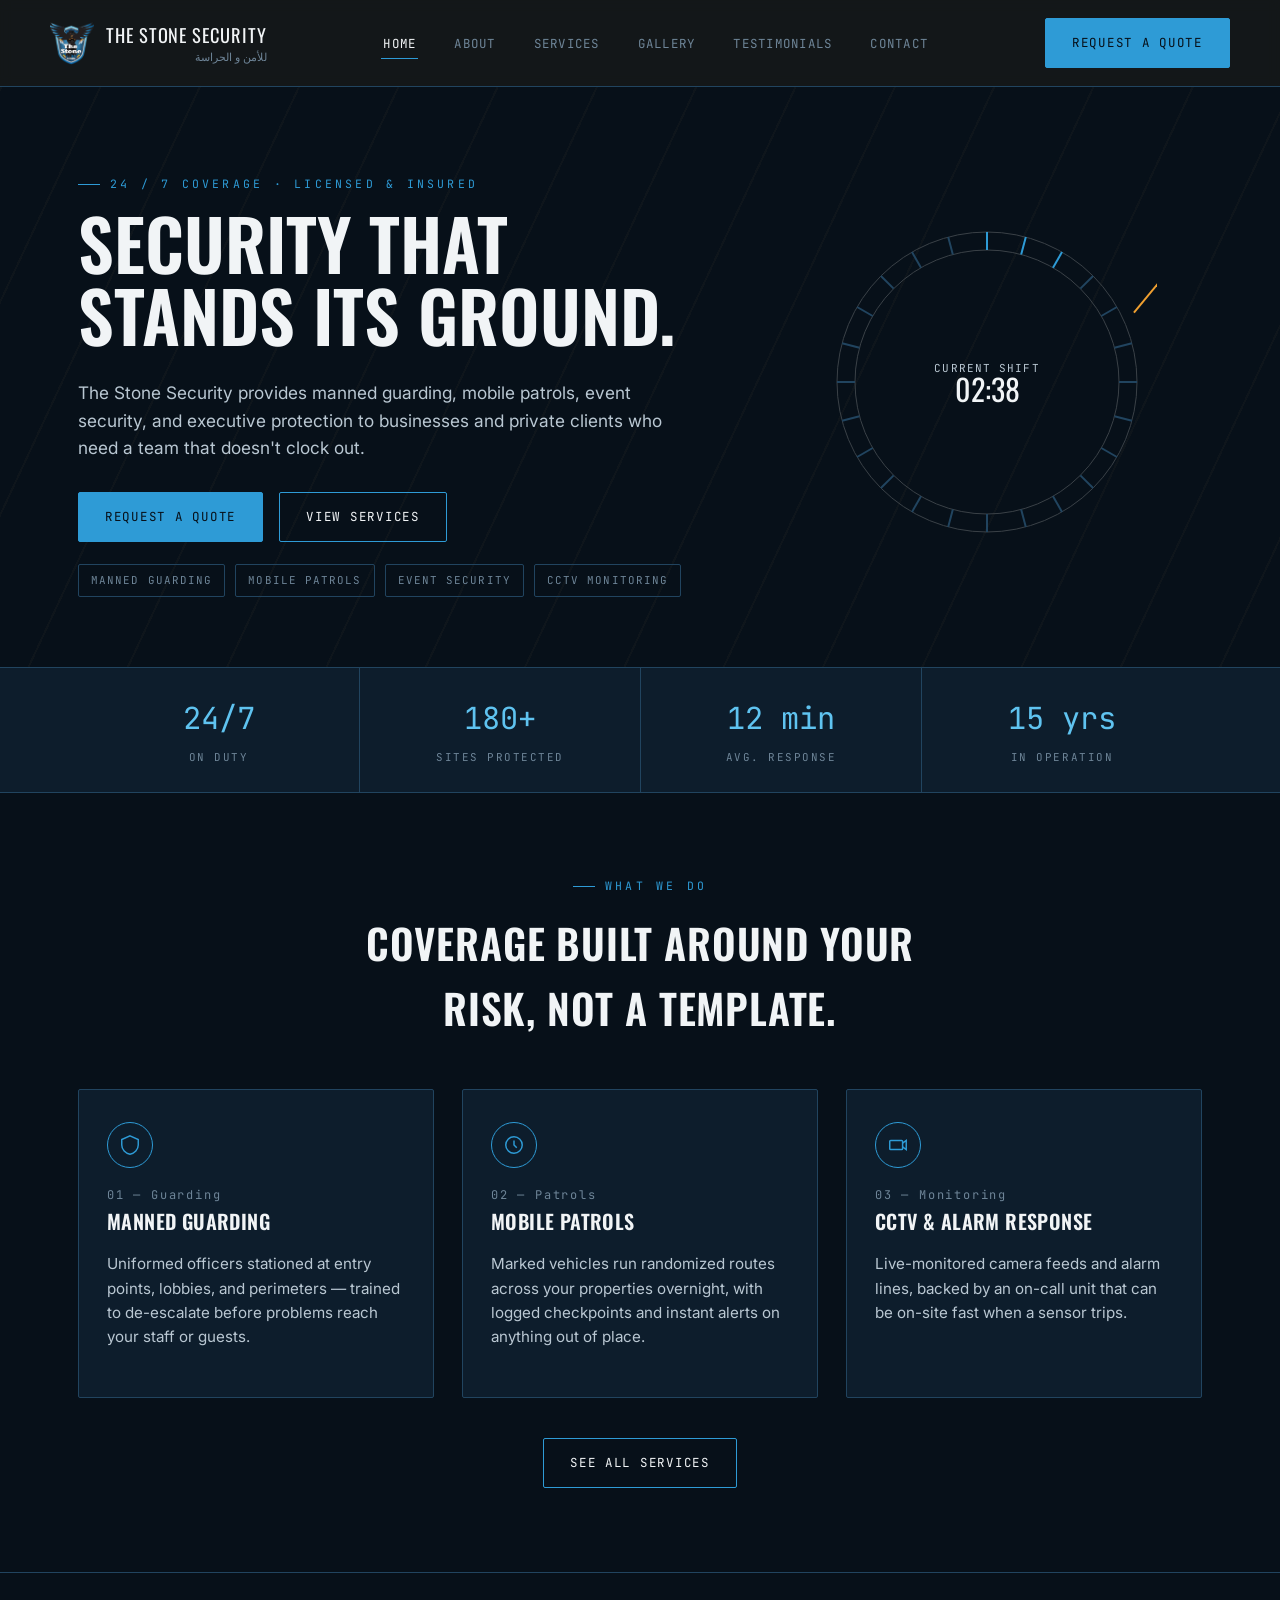
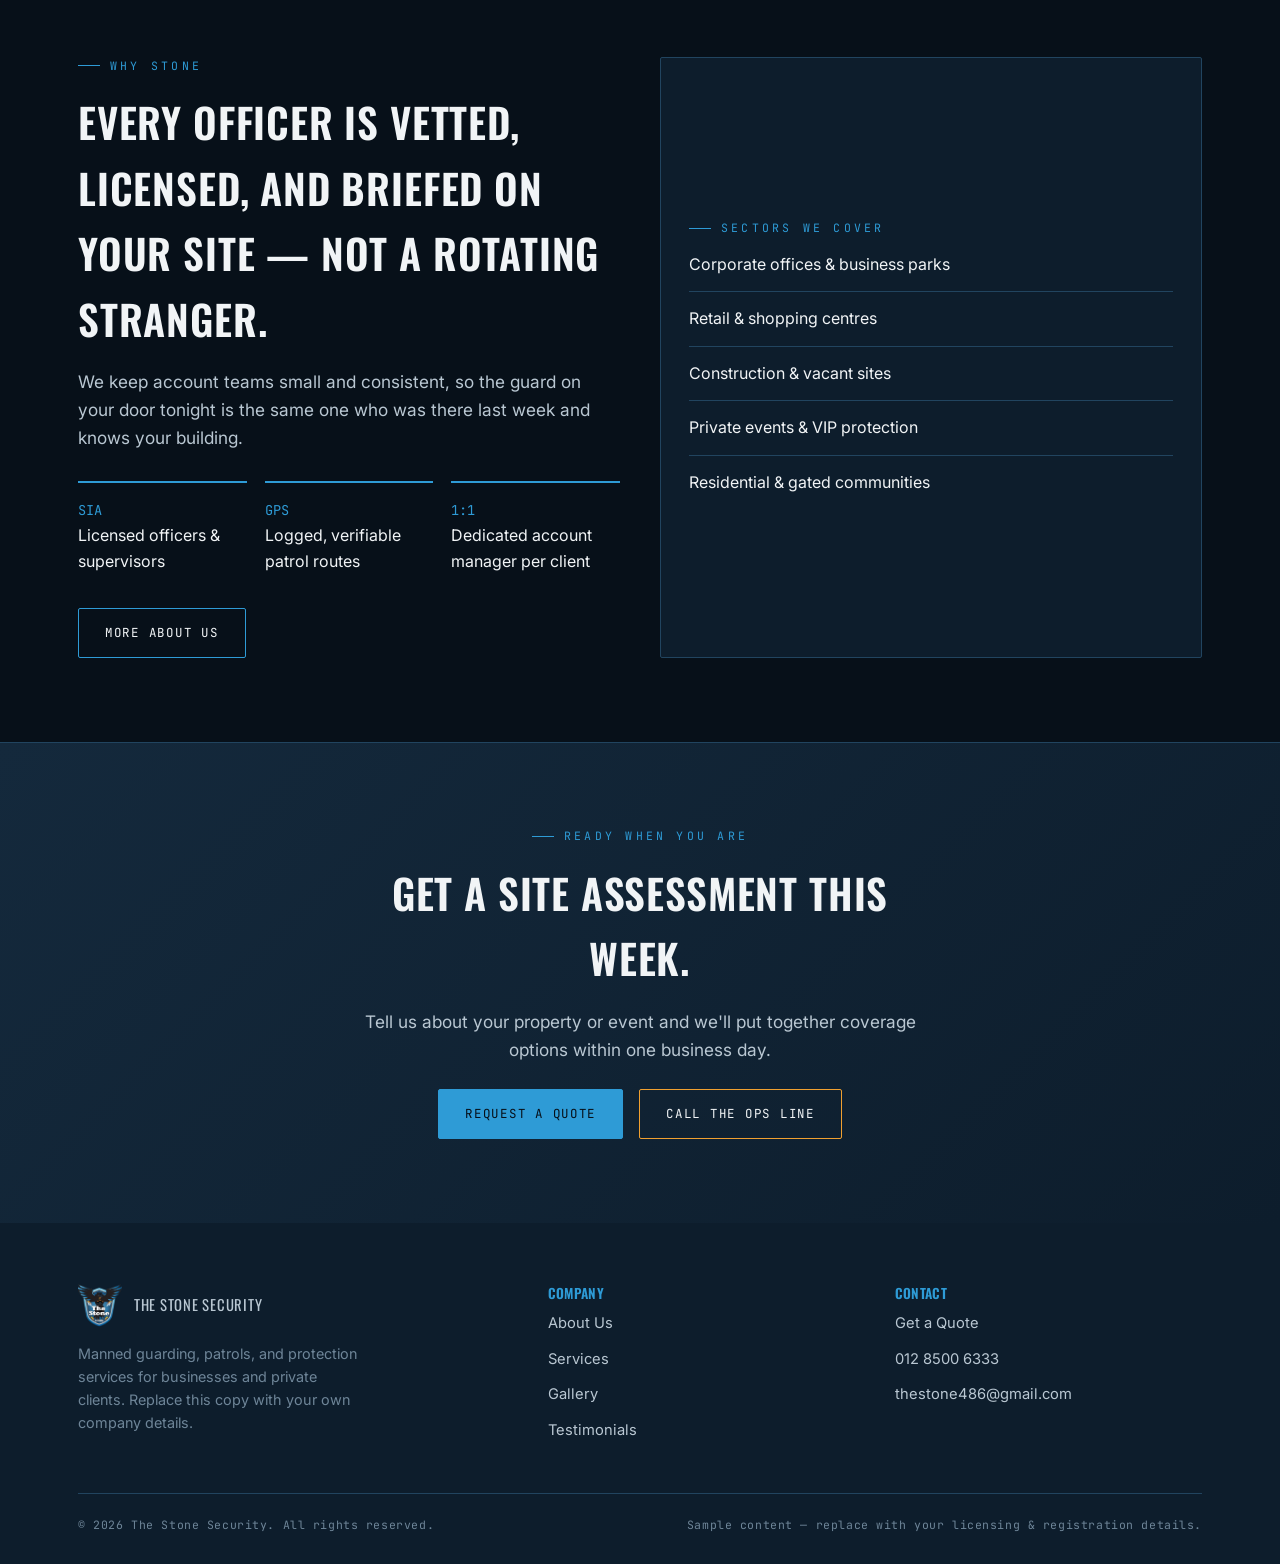
==== index.html @ bf14da3b "first commit" ====
<!DOCTYPE html>
<html lang="en">
<head>
<meta charset="UTF-8">
<meta name="viewport" content="width=device-width, initial-scale=1.0">
<title>The Stone Security — Protection, Patrols &amp; Peace of Mind</title>
<meta name="description" content="The Stone Security provides manned guarding, mobile patrols, event and executive protection, and CCTV monitoring for commercial and private clients.">
<link rel="preconnect" href="https://fonts.googleapis.com">
<link href="https://fonts.googleapis.com/css2?family=Oswald:wght@400;500;600;700&family=Inter:wght@400;500;600&family=JetBrains+Mono:wght@400;500&display=swap" rel="stylesheet">
<link rel="stylesheet" href="style.css">
<link rel="icon" type="image/png" href="img/LOGO.png">
</head>
<body>

<header class="site">
  <div class="wrap nav-row">
    <a href="index.html" class="brand">
      <img class="mark" src="img/LOGO.png" alt="The Stone Security logo">
      <span>The Stone Security<span class="sub" dir="rtl" lang="ar">للأمن و الحراسة</span></span>
    </a>
    <nav class="main-nav">
      <ul>
        <li><a href="index.html">Home</a></li>
        <li><a href="about.html">About</a></li>
        <li><a href="services.html">Services</a></li>
        <li><a href="gallery.html">Gallery</a></li>
        <li><a href="testimonials.html">Testimonials</a></li>
        <li><a href="contact.html">Contact</a></li>
      </ul>
    </nav>
    <div class="nav-cta">
      <a href="contact.html" class="btn solid">Request a Quote</a>
      <button class="nav-toggle" aria-label="Toggle menu" aria-expanded="false"><span></span><span></span><span></span></button>
    </div>
  </div>
</header>

<section class="hero">
  <div class="wrap hero-grid">
    <div class="hero-copy">
      <div class="eyebrow">24 / 7 Coverage · Licensed &amp; Insured</div>
      <h1>Security that stands its ground.</h1>
      <p class="lead">The Stone Security provides manned guarding, mobile patrols, event security, and executive protection to businesses and private clients who need a team that doesn't clock out.</p>
      <div class="hero-actions">
        <a href="contact.html" class="btn solid">Request a Quote</a>
        <a href="services.html" class="btn">View Services</a>
      </div>
      <div class="tag-row">
        <span class="tag">Manned Guarding</span>
        <span class="tag">Mobile Patrols</span>
        <span class="tag">Event Security</span>
        <span class="tag">CCTV Monitoring</span>
      </div>
    </div>
    <div class="ops-clock" aria-hidden="true">
      <svg viewBox="0 0 340 340">
        <circle cx="170" cy="170" r="150" fill="none" stroke="#3A4147" stroke-width="1"/>
        <circle cx="170" cy="170" r="132" fill="none" stroke="#3A4147" stroke-width="1"/>
        <text class="core-label" x="170" y="160" text-anchor="middle">CURRENT SHIFT</text>
        <text class="core-value" x="170" y="190" text-anchor="middle">00:00</text>
      </svg>
    </div>
  </div>
</section>

<div class="ops-bar">
  <div class="wrap">
    <div class="ops-stat"><span class="num" data-target="24" data-suffix="/7">0</span><span class="lbl">On Duty</span></div>
    <div class="ops-stat"><span class="num" data-target="180" data-suffix="+">0</span><span class="lbl">Sites Protected</span></div>
    <div class="ops-stat"><span class="num" data-target="12" data-suffix=" min">0</span><span class="lbl">Avg. Response</span></div>
    <div class="ops-stat"><span class="num" data-target="15" data-suffix=" yrs">0</span><span class="lbl">In Operation</span></div>
  </div>
</div>

<section>
  <div class="wrap">
    <div class="section-head center reveal">
      <div class="eyebrow" style="justify-content:center">What We Do</div>
      <h2>Coverage built around your risk, not a template.</h2>
    </div>
    <div class="grid-3">
      <div class="card reveal">
        <div class="icon-badge"><svg viewBox="0 0 24 24"><path d="M12 2 L21 6 V12 C21 17 17 21 12 22 C7 21 3 17 3 12 V6 Z"/></svg></div>
        <div class="idx">01 — Guarding</div>
        <h3>Manned Guarding</h3>
        <p>Uniformed officers stationed at entry points, lobbies, and perimeters — trained to de-escalate before problems reach your staff or guests.</p>
      </div>
      <div class="card reveal">
        <div class="icon-badge"><svg viewBox="0 0 24 24"><circle cx="12" cy="12" r="9"/><path d="M12 7 V12 L15 15"/></svg></div>
        <div class="idx">02 — Patrols</div>
        <h3>Mobile Patrols</h3>
        <p>Marked vehicles run randomized routes across your properties overnight, with logged checkpoints and instant alerts on anything out of place.</p>
      </div>
      <div class="card reveal">
        <div class="icon-badge"><svg viewBox="0 0 24 24"><rect x="3" y="7" width="14" height="10" rx="1"/><path d="M17 10 L21 7 V17 L17 14"/></svg></div>
        <div class="idx">03 — Monitoring</div>
        <h3>CCTV &amp; Alarm Response</h3>
        <p>Live-monitored camera feeds and alarm lines, backed by an on-call unit that can be on-site fast when a sensor trips.</p>
      </div>
    </div>
    <div style="text-align:center; margin-top:40px;">
      <a href="services.html" class="btn">See All Services</a>
    </div>
  </div>
</section>

<section>
  <div class="wrap grid-2">
    <div class="reveal">
      <div class="eyebrow">Why Stone</div>
      <h2>Every officer is vetted, licensed, and briefed on your site — not a rotating stranger.</h2>
      <p class="lead">We keep account teams small and consistent, so the guard on your door tonight is the same one who was there last week and knows your building.</p>
      <div class="value-row">
        <div class="value-item"><span class="num">SIA</span><br>Licensed officers &amp; supervisors</div>
        <div class="value-item"><span class="num">GPS</span><br>Logged, verifiable patrol routes</div>
        <div class="value-item"><span class="num">1:1</span><br>Dedicated account manager per client</div>
      </div>
      <div style="margin-top:34px;"><a href="about.html" class="btn">More About Us</a></div>
    </div>
    <div class="card reveal" style="display:flex; flex-direction:column; justify-content:center;">
      <div class="eyebrow">Sectors We Cover</div>
      <ul style="display:flex; flex-direction:column; gap:14px;">
        <li style="border-bottom:1px solid var(--steel-line); padding-bottom:14px;">Corporate offices &amp; business parks</li>
        <li style="border-bottom:1px solid var(--steel-line); padding-bottom:14px;">Retail &amp; shopping centres</li>
        <li style="border-bottom:1px solid var(--steel-line); padding-bottom:14px;">Construction &amp; vacant sites</li>
        <li style="border-bottom:1px solid var(--steel-line); padding-bottom:14px;">Private events &amp; VIP protection</li>
        <li>Residential &amp; gated communities</li>
      </ul>
    </div>
  </div>
</section>

<section class="cta-band">
  <div class="wrap section-head center reveal" style="max-width:640px; margin:0 auto;">
    <div class="eyebrow" style="justify-content:center">Ready When You Are</div>
    <h2>Get a site assessment this week.</h2>
    <p class="lead">Tell us about your property or event and we'll put together coverage options within one business day.</p>
    <div class="hero-actions">
      <a href="contact.html" class="btn solid">Request a Quote</a>
      <a href="tel:+201285006333" class="btn rust">Call the Ops Line</a>
    </div>
  </div>
</section>

<footer class="site">
  <div class="wrap">
    <div class="foot-grid">
      <div>
        <a href="index.html" class="brand" style="margin-bottom:14px;">
          <img class="mark" src="img/LOGO.png" alt="The Stone Security logo">
          <span>The Stone Security</span>
        </a>
        <p style="color:var(--slate); font-size:0.9rem; max-width:32ch;">Manned guarding, patrols, and protection services for businesses and private clients. Replace this copy with your own company details.</p>
      </div>
      <div>
        <h4>Company</h4>
        <ul>
          <li><a href="about.html">About Us</a></li>
          <li><a href="services.html">Services</a></li>
          <li><a href="gallery.html">Gallery</a></li>
          <li><a href="testimonials.html">Testimonials</a></li>
        </ul>
      </div>
      <div>
        <h4>Contact</h4>
        <ul>
          <li><a href="contact.html">Get a Quote</a></li>
          <li><a href="tel:+201285006333">012 8500 6333</a></li>
          <li><a href="mailto:thestone486@gmail.com">thestone486@gmail.com</a></li>
        </ul>
      </div>
    </div>
    <div class="foot-bottom">
      <span>&copy; <span id="year"></span> The Stone Security. All rights reserved.</span>
      <span>Sample content — replace with your licensing &amp; registration details.</span>
    </div>
  </div>
</footer>

<script src="script.js"></script>
</body>
</html>
---- style.css ----
/* ============================================================
   STONE SECURITY — Design tokens
   Palette: graphite ink / steel / bone / brass / rust
   Type: Oswald (display, condensed authority) + Inter (body) + JetBrains Mono (data/ops)
   ============================================================ */

:root{
  --ink: #071019;
  --ink-soft: #0D1D2C;
  --steel: #14293C;
  --steel-line: #21445F;
  --bone: #F1F4F6;
  --bone-dim: #B9C7D2;
  --brass: #2E9BD6;       /* royal / sky blue accent, from logo rim */
  --brass-bright: #5FC3F0;
  --rust: #F0A030;        /* gold, from logo lightning bolts */
  --slate: #6E8598;

  --font-display: 'Oswald', 'Arial Narrow', sans-serif;
  --font-body: 'Inter', -apple-system, BlinkMacSystemFont, sans-serif;
  --font-mono: 'JetBrains Mono', 'Courier New', monospace;

  --max-w: 1180px;
  --radius: 2px;
  --dur: 0.5s;
}

*, *::before, *::after{ box-sizing: border-box; }
html{ scroll-behavior: smooth; }
body{
  margin:0;
  background: var(--ink);
  color: var(--bone);
  font-family: var(--font-body);
  font-size: 16px;
  line-height: 1.6;
  -webkit-font-smoothing: antialiased;
}

img{ max-width:100%; display:block; }
a{ color: inherit; text-decoration:none; }
ul{ list-style:none; margin:0; padding:0; }
button{ font-family: inherit; cursor:pointer; }

::selection{ background: var(--brass); color: var(--ink); }

:focus-visible{
  outline: 2px solid var(--brass-bright);
  outline-offset: 3px;
}

.wrap{
  max-width: var(--max-w);
  margin: 0 auto;
  padding: 0 28px;
}

h1,h2,h3,h4{
  font-family: var(--font-display);
  text-transform: uppercase;
  letter-spacing: 0.02em;
  font-weight: 600;
  color: var(--bone);
  margin: 0 0 0.4em;
}

h1{ font-size: clamp(2.4rem, 5.5vw, 4.6rem); line-height: 1.02; letter-spacing: 0; }
h2{ font-size: clamp(1.7rem, 3.2vw, 2.6rem); }
h3{ font-size: 1.25rem; }

.eyebrow{
  font-family: var(--font-mono);
  font-size: 0.72rem;
  letter-spacing: 0.28em;
  text-transform: uppercase;
  color: var(--brass);
  display: flex;
  align-items: center;
  gap: 10px;
  margin-bottom: 14px;
}
.eyebrow::before{
  content:"";
  width: 22px; height: 1px;
  background: var(--brass);
  display:inline-block;
}

p.lead{ color: var(--bone-dim); font-size: 1.08rem; max-width: 56ch; }

/* ---------------- Buttons ---------------- */
.btn{
  display: inline-flex;
  align-items: center;
  gap: 10px;
  padding: 14px 26px;
  font-family: var(--font-mono);
  font-size: 0.78rem;
  letter-spacing: 0.14em;
  text-transform: uppercase;
  border: 1px solid var(--brass);
  border-radius: var(--radius);
  background: transparent;
  color: var(--bone);
  transition: background var(--dur) ease, color var(--dur) ease, transform 0.15s ease;
}
.btn:hover{ background: var(--brass); color: var(--ink); transform: translateY(-1px); }
.btn.solid{ background: var(--brass); color: var(--ink); }
.btn.solid:hover{ background: var(--brass-bright); }
.btn.rust{ border-color: var(--rust); }
.btn.rust:hover{ background: var(--rust); color: var(--bone); }

/* ---------------- Header ---------------- */
header.site{
  position: sticky; top:0; z-index: 100;
  background: rgba(21,24,26,0.92);
  backdrop-filter: blur(6px);
  border-bottom: 1px solid var(--steel-line);
}
.nav-row{
  display:flex; align-items:center; justify-content:space-between;
  padding: 18px 0;
}
.brand{
  display:flex; align-items:center; gap:12px;
  font-family: var(--font-display);
  font-size: 1.15rem;
  letter-spacing: 0.05em;
  text-transform: uppercase;
}
.brand .mark{
  width: 44px; height:44px;
  flex-shrink:0;
  object-fit: contain;
}
.brand .sub{ font-family: var(--font-body); font-size: 0.68rem; color: var(--slate); letter-spacing: 0; display:block; }

nav.main-nav ul{ display:flex; gap: 34px; }
nav.main-nav a{
  font-family: var(--font-mono);
  font-size: 0.78rem;
  letter-spacing: 0.1em;
  text-transform: uppercase;
  color: var(--slate);
  padding: 6px 2px;
  border-bottom: 1px solid transparent;
  transition: color 0.2s ease, border-color 0.2s ease;
}
nav.main-nav a:hover, nav.main-nav a.active{ color: var(--bone); border-color: var(--brass); }

.nav-cta{ display:flex; align-items:center; gap:22px; }
.nav-toggle{
  display:none;
  background:none; border: 1px solid var(--steel-line); padding: 8px 10px; border-radius: var(--radius);
}
.nav-toggle span{ display:block; width:20px; height:2px; background:var(--bone); margin:4px 0; }

@media (max-width: 880px){
  nav.main-nav{
    position:absolute; top:100%; left:0; right:0;
    background: var(--ink-soft);
    border-bottom: 1px solid var(--steel-line);
    max-height:0; overflow:hidden;
    transition: max-height 0.35s ease;
  }
  nav.main-nav.open{ max-height: 400px; }
  nav.main-nav ul{ flex-direction:column; gap:0; padding: 10px 28px 20px; }
  nav.main-nav a{ display:block; padding: 12px 0; border-bottom: 1px solid var(--steel-line); }
  .nav-cta .btn{ display:none; }
  .nav-toggle{ display:block; }
}

/* ---------------- Hero ---------------- */
.hero{
  position:relative;
  padding: 88px 0 70px;
  border-bottom: 1px solid var(--steel-line);
  overflow:hidden;
}
.hero::before{
  content:"";
  position:absolute; inset:0;
  background:
    repeating-linear-gradient(115deg, rgba(176,141,87,0.045) 0 2px, transparent 2px 90px);
  pointer-events:none;
}
.hero-grid{
  position:relative;
  display:grid;
  grid-template-columns: 1.2fr 0.8fr;
  gap: 50px;
  align-items:center;
}
@media (max-width: 900px){ .hero-grid{ grid-template-columns: 1fr; } }

.hero-copy p.lead{ margin: 18px 0 30px; }
.hero-actions{ display:flex; gap:16px; flex-wrap:wrap; }

/* ---- Ops clock (signature element) ---- */
.ops-clock{ position:relative; width: 100%; max-width: 340px; margin: 0 auto; aspect-ratio:1; }
.ops-clock svg{ width:100%; height:100%; }
.ops-clock .tick{ stroke: var(--steel-line); stroke-width: 2; }
.ops-clock .tick.lit{ stroke: var(--brass); }
.ops-clock .sweep{ stroke: var(--rust); stroke-width: 2; transform-origin: 170px 170px; }
.ops-clock .core-label{ font-family: var(--font-mono); fill: var(--bone-dim); font-size: 11px; letter-spacing: 0.1em; text-transform:uppercase; }
.ops-clock .core-value{ font-family: var(--font-display); fill: var(--bone); font-size: 30px; }

/* ---------------- Ops status bar ---------------- */
.ops-bar{
  border-bottom: 1px solid var(--steel-line);
  background: var(--ink-soft);
}
.ops-bar .wrap{
  display:grid;
  grid-template-columns: repeat(4, 1fr);
  gap: 0;
}
.ops-stat{
  padding: 26px 20px;
  border-left: 1px solid var(--steel-line);
  text-align:center;
}
.ops-stat:first-child{ border-left:none; }
.ops-stat .num{
  font-family: var(--font-mono);
  font-size: 1.9rem;
  color: var(--brass-bright);
  display:block;
}
.ops-stat .lbl{
  font-family: var(--font-mono);
  font-size: 0.68rem;
  letter-spacing: 0.14em;
  text-transform:uppercase;
  color: var(--slate);
  margin-top: 6px; display:block;
}
@media (max-width: 700px){
  .ops-bar .wrap{ grid-template-columns: repeat(2,1fr); }
  .ops-stat:nth-child(3){ border-left:none; }
}

/* ---------------- Sections ---------------- */
section{ padding: 84px 0; border-bottom: 1px solid var(--steel-line); }
section:last-of-type{ border-bottom:none; }
.section-head{ max-width: 640px; margin-bottom: 48px; }
.section-head.center{ margin-left:auto; margin-right:auto; text-align:center; }

.grid-3{ display:grid; grid-template-columns: repeat(3, 1fr); gap: 28px; }
.grid-2{ display:grid; grid-template-columns: repeat(2, 1fr); gap: 40px; }
@media (max-width: 880px){ .grid-3{ grid-template-columns: 1fr 1fr; } .grid-2{ grid-template-columns: 1fr; } }
@media (max-width: 620px){ .grid-3{ grid-template-columns: 1fr; } }

.card{
  background: var(--ink-soft);
  border: 1px solid var(--steel-line);
  padding: 32px 28px;
  border-radius: var(--radius);
  transition: border-color var(--dur) ease, transform var(--dur) ease;
}
.card:hover{ border-color: var(--brass); transform: translateY(-3px); }
.card .idx{
  font-family: var(--font-mono);
  color: var(--slate);
  font-size: 0.75rem;
  letter-spacing: 0.15em;
}
.card p{ color: var(--bone-dim); font-size: 0.95rem; }

.icon-badge{
  width: 46px; height: 46px;
  border: 1px solid var(--brass);
  border-radius: 50%;
  display:flex; align-items:center; justify-content:center;
  margin-bottom: 18px;
}
.icon-badge svg{ width: 22px; height:22px; stroke: var(--brass); fill:none; stroke-width: 1.6; }

/* reveal on scroll */
.reveal{ opacity:0; transform: translateY(22px); transition: opacity 0.7s ease, transform 0.7s ease; }
.reveal.in{ opacity:1; transform:none; }

/* ---------------- Footer ---------------- */
footer.site{ background: var(--ink-soft); padding: 60px 0 30px; }
.foot-grid{ display:grid; grid-template-columns: 1.4fr 1fr 1fr; gap: 40px; margin-bottom: 40px; }
@media (max-width: 760px){ .foot-grid{ grid-template-columns: 1fr; } }
.foot-grid h4{ font-size: 0.85rem; color: var(--brass); }
.foot-grid ul li{ margin-bottom: 10px; }
.foot-grid a{ color: var(--bone-dim); font-size: 0.92rem; }
.foot-grid a:hover{ color: var(--brass-bright); }
.foot-bottom{
  border-top: 1px solid var(--steel-line);
  padding-top: 22px;
  display:flex; justify-content:space-between; flex-wrap:wrap; gap:10px;
  font-family: var(--font-mono); font-size: 0.72rem; color: var(--slate); letter-spacing: 0.05em;
}

/* ---------------- Page header (inner pages) ---------------- */
.page-head{ padding: 60px 0 50px; border-bottom: 1px solid var(--steel-line); }
.page-head .eyebrow{ margin-bottom: 10px; }

/* ---------------- Testimonials ---------------- */
.testi-viewport{ overflow:hidden; position:relative; }
.testi-track{ display:flex; transition: transform 0.6s ease; }
.testi-slide{ min-width:100%; padding: 6px; }
.testi-quote{
  font-family: var(--font-display);
  font-size: clamp(1.2rem, 2.4vw, 1.7rem);
  text-transform:none;
  letter-spacing:0;
  color: var(--bone);
  max-width: 62ch;
  font-weight: 400;
}
.testi-meta{ margin-top: 22px; font-family: var(--font-mono); font-size: 0.78rem; color: var(--brass); letter-spacing:0.08em; text-transform:uppercase; }
.testi-controls{ display:flex; gap:12px; margin-top: 34px; }
.testi-dot{ width:9px; height:9px; border-radius:50%; border:1px solid var(--slate); background:none; padding:0; }
.testi-dot.active{ background: var(--brass); border-color: var(--brass); }

/* ---------------- Gallery ---------------- */
.gallery-grid{ display:grid; grid-template-columns: repeat(3, 1fr); gap: 4px; }
@media (max-width: 760px){ .gallery-grid{ grid-template-columns: repeat(2,1fr); } }
.gallery-tile{
  aspect-ratio: 4/3;
  background: var(--steel);
  position:relative;
  overflow:hidden;
  display:flex; align-items:center; justify-content:center;
  cursor:pointer;
}
.gallery-tile svg{ width:34%; stroke: var(--slate); fill:none; stroke-width:1.2; transition: stroke 0.3s ease, transform 0.4s ease; }
.gallery-tile:hover svg{ stroke: var(--brass); transform: scale(1.08); }
.gallery-tile .cap{
  position:absolute; left:0; right:0; bottom:0;
  padding: 12px 14px;
  font-family: var(--font-mono); font-size: 0.68rem; letter-spacing:0.1em; text-transform:uppercase;
  color: var(--bone-dim);
  background: linear-gradient(to top, rgba(0,0,0,0.6), transparent);
}

/* ---------------- Lightbox ---------------- */
.lightbox{
  position:fixed; inset:0; background: rgba(10,11,12,0.92);
  display:none; align-items:center; justify-content:center; z-index: 200;
  padding: 40px;
}
.lightbox.open{ display:flex; }
.lightbox-inner{ text-align:center; max-width: 520px; }
.lightbox svg{ width: 90px; stroke: var(--brass); fill:none; stroke-width:1.2; margin: 0 auto 20px; }
.lightbox-close{ position:absolute; top:28px; right:34px; font-family: var(--font-mono); color: var(--bone); background:none; border:none; font-size: 0.85rem; letter-spacing:0.1em; }

/* ---------------- Forms ---------------- */
.form-grid{ display:grid; grid-template-columns: 1fr 1fr; gap: 20px; }
@media (max-width: 620px){ .form-grid{ grid-template-columns: 1fr; } }
.field{ display:flex; flex-direction:column; gap:8px; margin-bottom: 20px; }
.field.full{ grid-column: 1 / -1; }
.field label{ font-family: var(--font-mono); font-size: 0.7rem; letter-spacing:0.12em; text-transform:uppercase; color: var(--slate); }
.field input, .field select, .field textarea{
  background: var(--ink);
  border: 1px solid var(--steel-line);
  color: var(--bone);
  padding: 13px 14px;
  font-family: var(--font-body);
  font-size: 0.95rem;
  border-radius: var(--radius);
  resize: vertical;
}
.field input:focus, .field select:focus, .field textarea:focus{ border-color: var(--brass); outline:none; }
.form-msg{ margin-top: 16px; font-family: var(--font-mono); font-size: 0.82rem; letter-spacing:0.04em; display:none; }
.form-msg.show{ display:block; }
.form-msg.ok{ color: var(--brass-bright); }
.form-msg.err{ color: var(--rust); }

.contact-info-list li{ margin-bottom: 22px; }
.contact-info-list .lbl{ font-family: var(--font-mono); font-size: 0.68rem; letter-spacing:0.14em; text-transform:uppercase; color: var(--brass); display:block; margin-bottom:4px; }
.contact-info-list .val{ color: var(--bone); font-size: 1rem; }

/* map placeholder */
.map-block{
  height: 340px;
  background:
    linear-gradient(var(--ink-soft) 1px, transparent 1px) 0 0/40px 40px,
    linear-gradient(90deg, var(--ink-soft) 1px, transparent 1px) 0 0/40px 40px,
    var(--ink);
  border: 1px solid var(--steel-line);
  display:flex; align-items:center; justify-content:center;
  position:relative;
}
.map-pin{ width: 30px; height:30px; }
.map-pin path{ fill: var(--rust); }
.map-note{ position:absolute; bottom:16px; left:16px; font-family: var(--font-mono); font-size:0.7rem; color: var(--slate); letter-spacing:0.08em; }

/* CTA band */
.cta-band{
  background: linear-gradient(135deg, var(--steel), var(--ink-soft));
  text-align:center;
}
.cta-band p.lead{ margin-left:auto; margin-right:auto; }
.cta-band .hero-actions{ justify-content:center; margin-top: 26px; }

/* misc */
.tag-row{ display:flex; gap:10px; flex-wrap:wrap; margin-top: 22px; }
.tag{
  font-family: var(--font-mono); font-size: 0.68rem; letter-spacing: 0.1em; text-transform:uppercase;
  border: 1px solid var(--steel-line); padding: 7px 12px; color: var(--slate); border-radius: var(--radius);
}

.value-row{ display:flex; gap:18px; margin-top: 30px; flex-wrap:wrap; }
.value-item{ flex:1; min-width:160px; border-top: 2px solid var(--brass); padding-top: 14px; }
.value-item .num{ font-family: var(--font-mono); color: var(--brass); font-size: 0.85rem; }
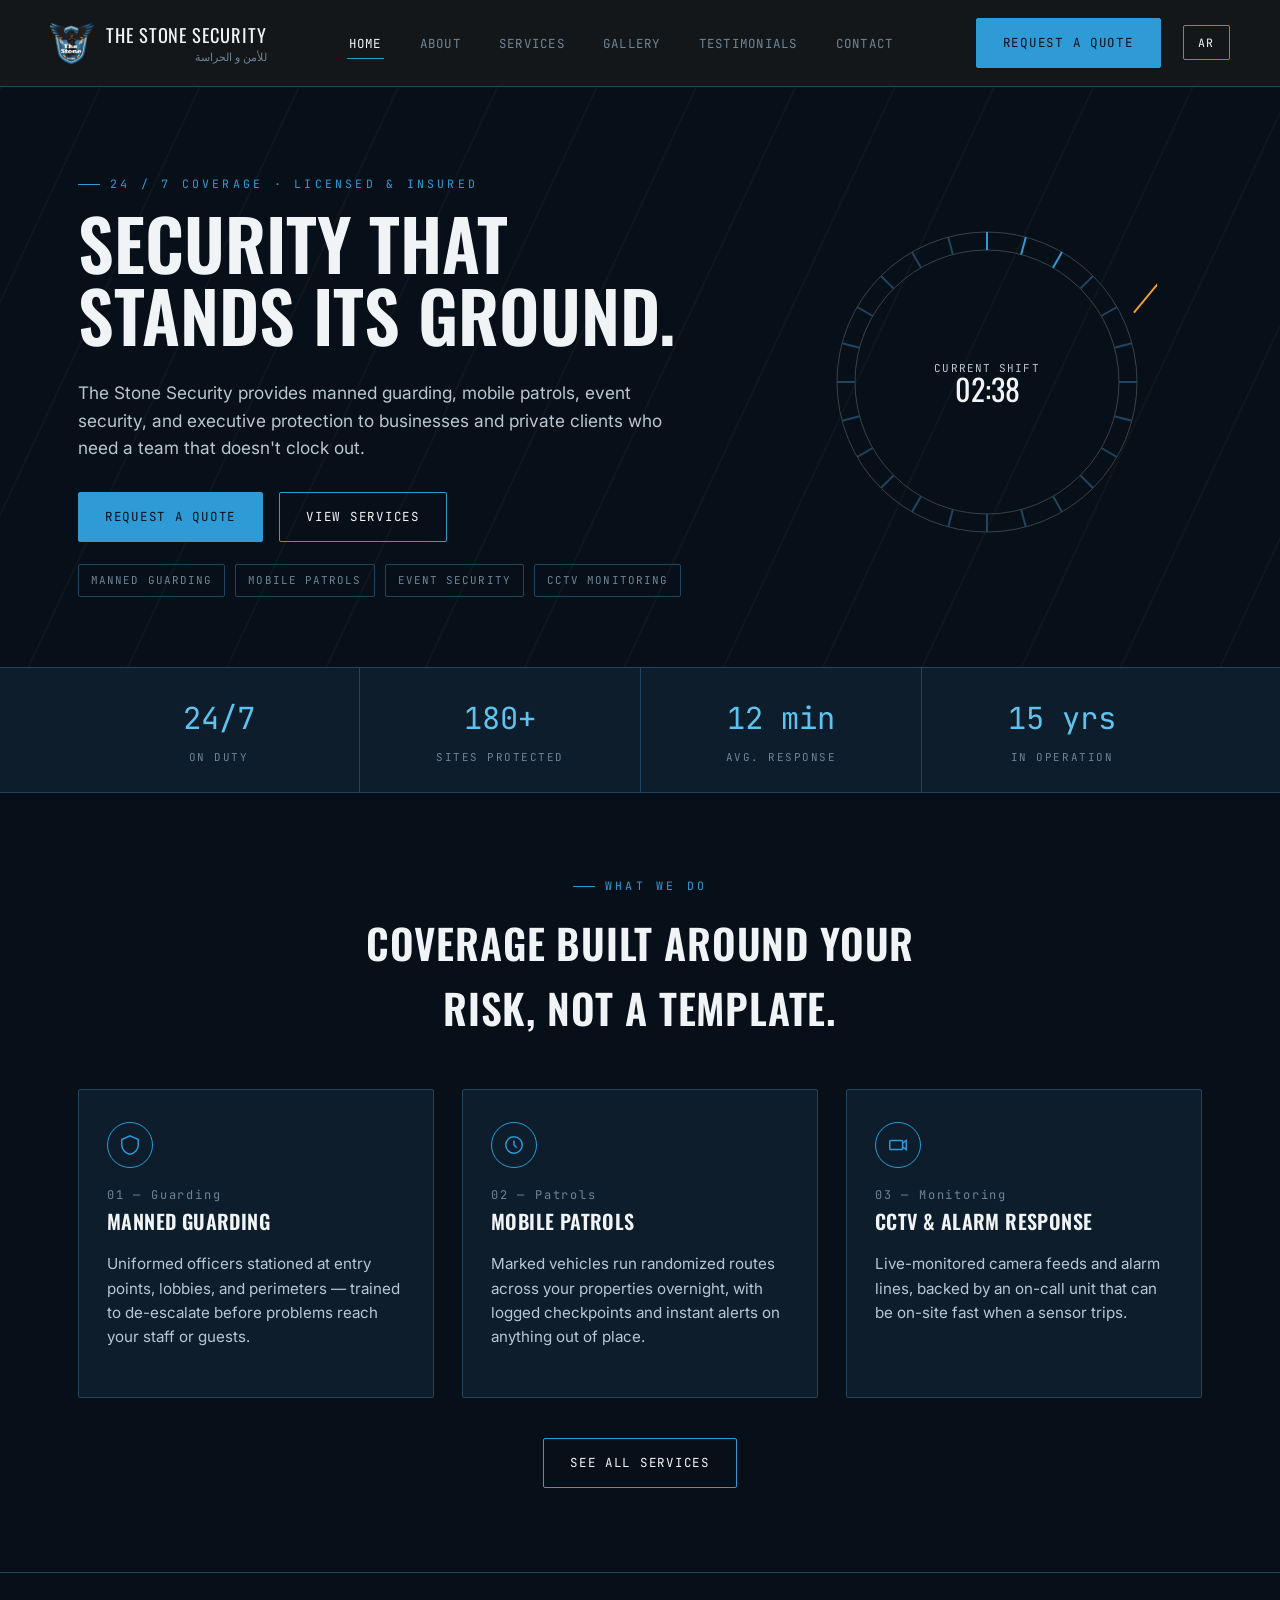
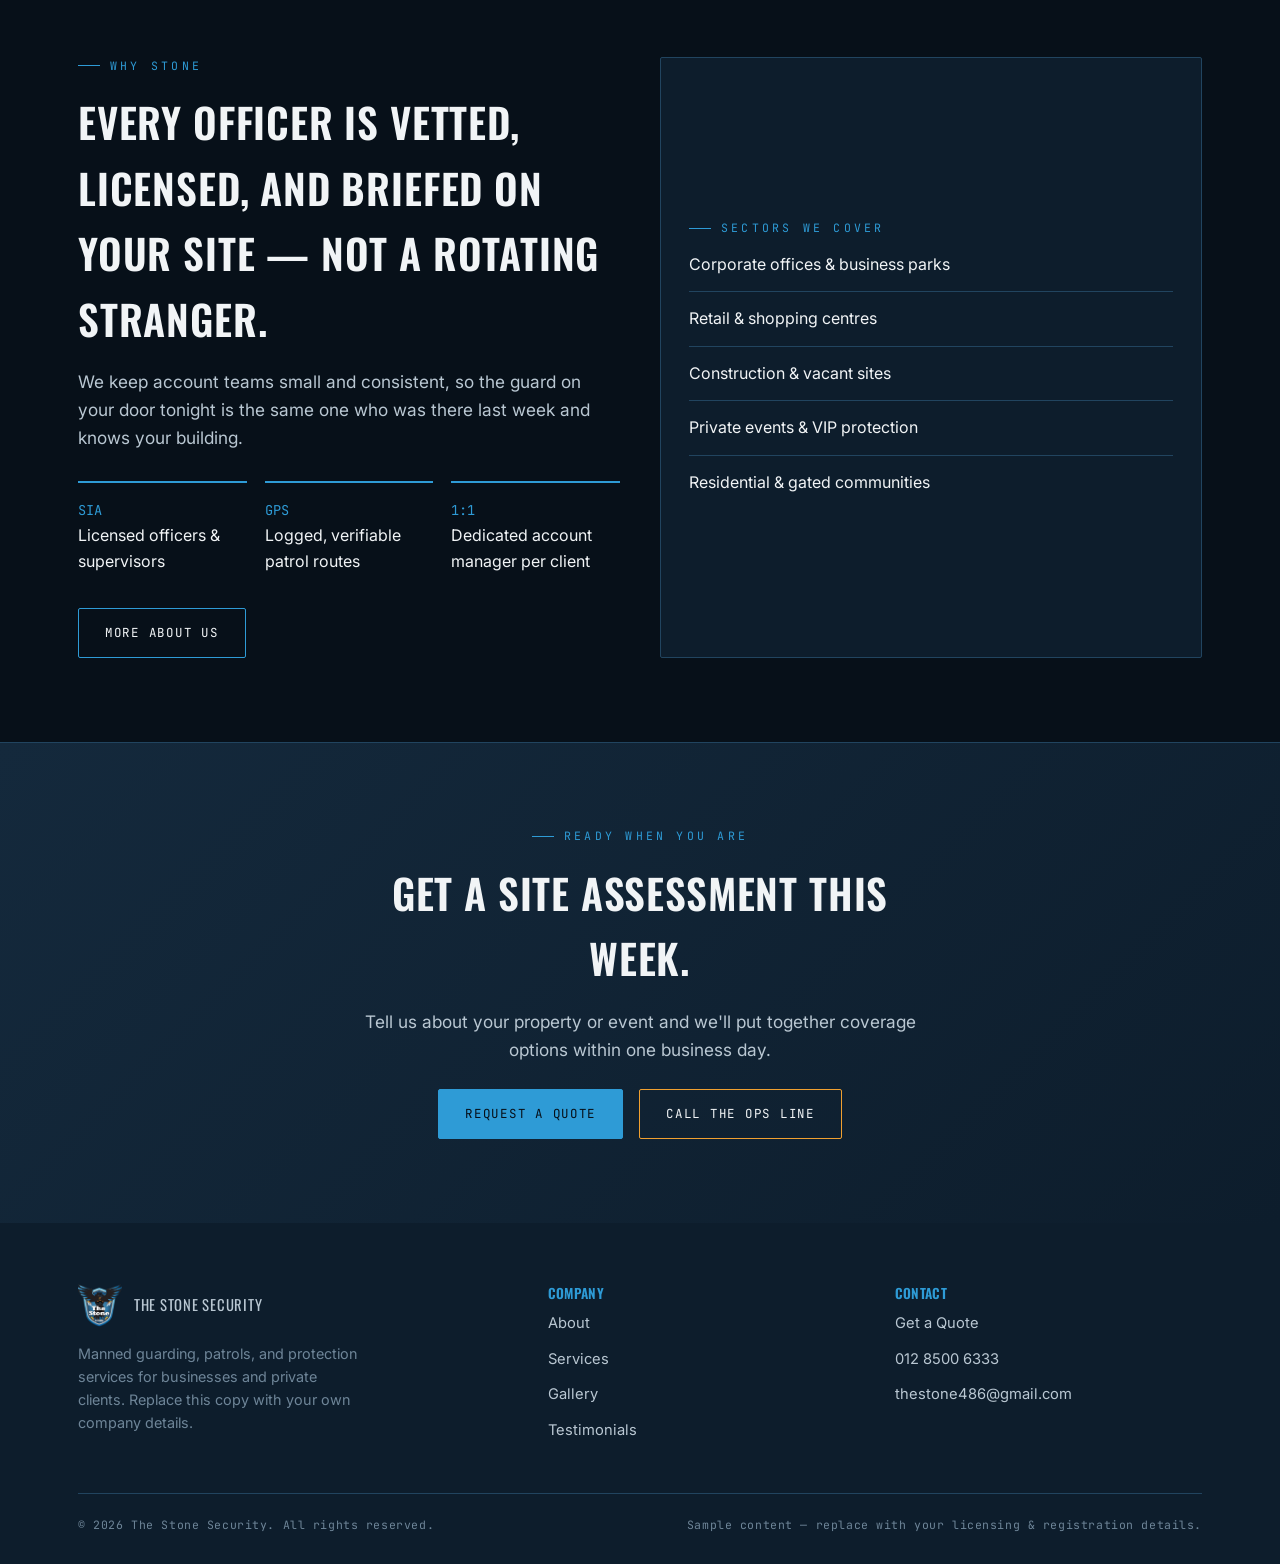
==== commit bb9faf1b: "make the website multilingual by adding language selection options and translating the content into " ====
--- a/index.html
+++ b/index.html
@@ -6,11 +6,11 @@
 <title>The Stone Security — Protection, Patrols &amp; Peace of Mind</title>
 <meta name="description" content="The Stone Security provides manned guarding, mobile patrols, event and executive protection, and CCTV monitoring for commercial and private clients.">
 <link rel="preconnect" href="https://fonts.googleapis.com">
-<link href="https://fonts.googleapis.com/css2?family=Oswald:wght@400;500;600;700&family=Inter:wght@400;500;600&family=JetBrains+Mono:wght@400;500&display=swap" rel="stylesheet">
+<link href="https://fonts.googleapis.com/css2?family=Oswald:wght@400;500;600;700&family=Inter:wght@400;500;600&family=JetBrains+Mono:wght@400;500&family=Cairo:wght@400;500;600;700&display=swap" rel="stylesheet">
 <link rel="stylesheet" href="style.css">
 <link rel="icon" type="image/png" href="img/LOGO.png">
 </head>
-<body>
+<body data-page="home">
 
 <header class="site">
   <div class="wrap nav-row">
@@ -20,16 +20,17 @@
     </a>
     <nav class="main-nav">
       <ul>
-        <li><a href="index.html">Home</a></li>
-        <li><a href="about.html">About</a></li>
-        <li><a href="services.html">Services</a></li>
-        <li><a href="gallery.html">Gallery</a></li>
-        <li><a href="testimonials.html">Testimonials</a></li>
-        <li><a href="contact.html">Contact</a></li>
+        <li><a href="index.html" data-i18n="nav.home">Home</a></li>
+        <li><a href="about.html" data-i18n="nav.about">About</a></li>
+        <li><a href="services.html" data-i18n="nav.services">Services</a></li>
+        <li><a href="gallery.html" data-i18n="nav.gallery">Gallery</a></li>
+        <li><a href="testimonials.html" data-i18n="nav.testimonials">Testimonials</a></li>
+        <li><a href="contact.html" data-i18n="nav.contact">Contact</a></li>
       </ul>
     </nav>
     <div class="nav-cta">
-      <a href="contact.html" class="btn solid">Request a Quote</a>
+      <a href="contact.html" class="btn solid" data-i18n="common.requestQuote">Request a Quote</a>
+      <button class="lang-toggle btn" type="button" aria-label="Switch language"><span data-lang-toggle>AR</span></button>
       <button class="nav-toggle" aria-label="Toggle menu" aria-expanded="false"><span></span><span></span><span></span></button>
     </div>
   </div>
@@ -38,25 +39,25 @@
 <section class="hero">
   <div class="wrap hero-grid">
     <div class="hero-copy">
-      <div class="eyebrow">24 / 7 Coverage · Licensed &amp; Insured</div>
-      <h1>Security that stands its ground.</h1>
-      <p class="lead">The Stone Security provides manned guarding, mobile patrols, event security, and executive protection to businesses and private clients who need a team that doesn't clock out.</p>
+      <div class="eyebrow" data-i18n="home.eyebrow">24 / 7 Coverage · Licensed &amp; Insured</div>
+      <h1 data-i18n="home.h1">Security that stands its ground.</h1>
+      <p class="lead" data-i18n="home.lead">The Stone Security provides manned guarding, mobile patrols, event security, and executive protection to businesses and private clients who need a team that doesn't clock out.</p>
       <div class="hero-actions">
-        <a href="contact.html" class="btn solid">Request a Quote</a>
-        <a href="services.html" class="btn">View Services</a>
+        <a href="contact.html" class="btn solid" data-i18n="common.requestQuote">Request a Quote</a>
+        <a href="services.html" class="btn" data-i18n="common.viewServices">View Services</a>
       </div>
       <div class="tag-row">
-        <span class="tag">Manned Guarding</span>
-        <span class="tag">Mobile Patrols</span>
-        <span class="tag">Event Security</span>
-        <span class="tag">CCTV Monitoring</span>
+        <span class="tag" data-i18n="home.tag1">Manned Guarding</span>
+        <span class="tag" data-i18n="home.tag2">Mobile Patrols</span>
+        <span class="tag" data-i18n="home.tag3">Event Security</span>
+        <span class="tag" data-i18n="home.tag4">CCTV Monitoring</span>
       </div>
     </div>
     <div class="ops-clock" aria-hidden="true">
       <svg viewBox="0 0 340 340">
         <circle cx="170" cy="170" r="150" fill="none" stroke="#3A4147" stroke-width="1"/>
         <circle cx="170" cy="170" r="132" fill="none" stroke="#3A4147" stroke-width="1"/>
-        <text class="core-label" x="170" y="160" text-anchor="middle">CURRENT SHIFT</text>
+        <text class="core-label" data-i18n="home.currentShift" x="170" y="160" text-anchor="middle">CURRENT SHIFT</text>
         <text class="core-value" x="170" y="190" text-anchor="middle">00:00</text>
       </svg>
     </div>
@@ -65,41 +66,41 @@
 
 <div class="ops-bar">
   <div class="wrap">
-    <div class="ops-stat"><span class="num" data-target="24" data-suffix="/7">0</span><span class="lbl">On Duty</span></div>
-    <div class="ops-stat"><span class="num" data-target="180" data-suffix="+">0</span><span class="lbl">Sites Protected</span></div>
-    <div class="ops-stat"><span class="num" data-target="12" data-suffix=" min">0</span><span class="lbl">Avg. Response</span></div>
-    <div class="ops-stat"><span class="num" data-target="15" data-suffix=" yrs">0</span><span class="lbl">In Operation</span></div>
+    <div class="ops-stat"><span class="num" data-target="24" data-suffix="/7">0</span><span class="lbl" data-i18n="home.opsOnDuty">On Duty</span></div>
+    <div class="ops-stat"><span class="num" data-target="180" data-suffix="+">0</span><span class="lbl" data-i18n="home.opsSites">Sites Protected</span></div>
+    <div class="ops-stat"><span class="num" data-target="12" data-suffix=" min">0</span><span class="lbl" data-i18n="home.opsResponse">Avg. Response</span></div>
+    <div class="ops-stat"><span class="num" data-target="15" data-suffix=" yrs">0</span><span class="lbl" data-i18n="home.opsYears">In Operation</span></div>
   </div>
 </div>
 
 <section>
   <div class="wrap">
     <div class="section-head center reveal">
-      <div class="eyebrow" style="justify-content:center">What We Do</div>
-      <h2>Coverage built around your risk, not a template.</h2>
+      <div class="eyebrow" style="justify-content:center" data-i18n="home.whatWeDo">What We Do</div>
+      <h2 data-i18n="home.whatWeDoH2">Coverage built around your risk, not a template.</h2>
     </div>
     <div class="grid-3">
       <div class="card reveal">
         <div class="icon-badge"><svg viewBox="0 0 24 24"><path d="M12 2 L21 6 V12 C21 17 17 21 12 22 C7 21 3 17 3 12 V6 Z"/></svg></div>
-        <div class="idx">01 — Guarding</div>
-        <h3>Manned Guarding</h3>
-        <p>Uniformed officers stationed at entry points, lobbies, and perimeters — trained to de-escalate before problems reach your staff or guests.</p>
+        <div class="idx" data-i18n="home.card1Idx">01 — Guarding</div>
+        <h3 data-i18n="home.card1H3">Manned Guarding</h3>
+        <p data-i18n="home.card1P">Uniformed officers stationed at entry points, lobbies, and perimeters — trained to de-escalate before problems reach your staff or guests.</p>
       </div>
       <div class="card reveal">
         <div class="icon-badge"><svg viewBox="0 0 24 24"><circle cx="12" cy="12" r="9"/><path d="M12 7 V12 L15 15"/></svg></div>
-        <div class="idx">02 — Patrols</div>
-        <h3>Mobile Patrols</h3>
-        <p>Marked vehicles run randomized routes across your properties overnight, with logged checkpoints and instant alerts on anything out of place.</p>
+        <div class="idx" data-i18n="home.card2Idx">02 — Patrols</div>
+        <h3 data-i18n="home.card2H3">Mobile Patrols</h3>
+        <p data-i18n="home.card2P">Marked vehicles run randomized routes across your properties overnight, with logged checkpoints and instant alerts on anything out of place.</p>
       </div>
       <div class="card reveal">
         <div class="icon-badge"><svg viewBox="0 0 24 24"><rect x="3" y="7" width="14" height="10" rx="1"/><path d="M17 10 L21 7 V17 L17 14"/></svg></div>
-        <div class="idx">03 — Monitoring</div>
-        <h3>CCTV &amp; Alarm Response</h3>
-        <p>Live-monitored camera feeds and alarm lines, backed by an on-call unit that can be on-site fast when a sensor trips.</p>
+        <div class="idx" data-i18n="home.card3Idx">03 — Monitoring</div>
+        <h3 data-i18n="home.card3H3">CCTV &amp; Alarm Response</h3>
+        <p data-i18n="home.card3P">Live-monitored camera feeds and alarm lines, backed by an on-call unit that can be on-site fast when a sensor trips.</p>
       </div>
     </div>
     <div style="text-align:center; margin-top:40px;">
-      <a href="services.html" class="btn">See All Services</a>
+      <a href="services.html" class="btn" data-i18n="common.seeAllServices">See All Services</a>
     </div>
   </div>
 </section>
@@ -107,24 +108,24 @@
 <section>
   <div class="wrap grid-2">
     <div class="reveal">
-      <div class="eyebrow">Why Stone</div>
-      <h2>Every officer is vetted, licensed, and briefed on your site — not a rotating stranger.</h2>
-      <p class="lead">We keep account teams small and consistent, so the guard on your door tonight is the same one who was there last week and knows your building.</p>
+      <div class="eyebrow" data-i18n="home.whyStone">Why Stone</div>
+      <h2 data-i18n="home.whyH2">Every officer is vetted, licensed, and briefed on your site — not a rotating stranger.</h2>
+      <p class="lead" data-i18n="home.whyLead">We keep account teams small and consistent, so the guard on your door tonight is the same one who was there last week and knows your building.</p>
       <div class="value-row">
-        <div class="value-item"><span class="num">SIA</span><br>Licensed officers &amp; supervisors</div>
-        <div class="value-item"><span class="num">GPS</span><br>Logged, verifiable patrol routes</div>
-        <div class="value-item"><span class="num">1:1</span><br>Dedicated account manager per client</div>
+        <div class="value-item"><span class="num">SIA</span><br><span data-i18n="home.value1">Licensed officers &amp; supervisors</span></div>
+        <div class="value-item"><span class="num">GPS</span><br><span data-i18n="home.value2">Logged, verifiable patrol routes</span></div>
+        <div class="value-item"><span class="num">1:1</span><br><span data-i18n="home.value3">Dedicated account manager per client</span></div>
       </div>
-      <div style="margin-top:34px;"><a href="about.html" class="btn">More About Us</a></div>
+      <div style="margin-top:34px;"><a href="about.html" class="btn" data-i18n="common.moreAboutUs">More About Us</a></div>
     </div>
     <div class="card reveal" style="display:flex; flex-direction:column; justify-content:center;">
-      <div class="eyebrow">Sectors We Cover</div>
+      <div class="eyebrow" data-i18n="home.sectorsEyebrow">Sectors We Cover</div>
       <ul style="display:flex; flex-direction:column; gap:14px;">
-        <li style="border-bottom:1px solid var(--steel-line); padding-bottom:14px;">Corporate offices &amp; business parks</li>
-        <li style="border-bottom:1px solid var(--steel-line); padding-bottom:14px;">Retail &amp; shopping centres</li>
-        <li style="border-bottom:1px solid var(--steel-line); padding-bottom:14px;">Construction &amp; vacant sites</li>
-        <li style="border-bottom:1px solid var(--steel-line); padding-bottom:14px;">Private events &amp; VIP protection</li>
-        <li>Residential &amp; gated communities</li>
+        <li style="border-bottom:1px solid var(--steel-line); padding-bottom:14px;" data-i18n="home.sector1">Corporate offices &amp; business parks</li>
+        <li style="border-bottom:1px solid var(--steel-line); padding-bottom:14px;" data-i18n="home.sector2">Retail &amp; shopping centres</li>
+        <li style="border-bottom:1px solid var(--steel-line); padding-bottom:14px;" data-i18n="home.sector3">Construction &amp; vacant sites</li>
+        <li style="border-bottom:1px solid var(--steel-line); padding-bottom:14px;" data-i18n="home.sector4">Private events &amp; VIP protection</li>
+        <li data-i18n="home.sector5">Residential &amp; gated communities</li>
       </ul>
     </div>
   </div>
@@ -132,12 +133,12 @@
 
 <section class="cta-band">
   <div class="wrap section-head center reveal" style="max-width:640px; margin:0 auto;">
-    <div class="eyebrow" style="justify-content:center">Ready When You Are</div>
-    <h2>Get a site assessment this week.</h2>
-    <p class="lead">Tell us about your property or event and we'll put together coverage options within one business day.</p>
+    <div class="eyebrow" style="justify-content:center" data-i18n="home.ctaEyebrow">Ready When You Are</div>
+    <h2 data-i18n="home.ctaH2">Get a site assessment this week.</h2>
+    <p class="lead" data-i18n="home.ctaLead">Tell us about your property or event and we'll put together coverage options within one business day.</p>
     <div class="hero-actions">
-      <a href="contact.html" class="btn solid">Request a Quote</a>
-      <a href="tel:+201285006333" class="btn rust">Call the Ops Line</a>
+      <a href="contact.html" class="btn solid" data-i18n="common.requestQuote">Request a Quote</a>
+      <a href="tel:+201285006333" class="btn rust" data-i18n="common.callOpsLine">Call the Ops Line</a>
     </div>
   </div>
 </section>
@@ -150,33 +151,34 @@
           <img class="mark" src="img/LOGO.png" alt="The Stone Security logo">
           <span>The Stone Security</span>
         </a>
-        <p style="color:var(--slate); font-size:0.9rem; max-width:32ch;">Manned guarding, patrols, and protection services for businesses and private clients. Replace this copy with your own company details.</p>
+        <p style="color:var(--slate); font-size:0.9rem; max-width:32ch;" data-i18n="footer.blurb">Manned guarding, patrols, and protection services for businesses and private clients. Replace this copy with your own company details.</p>
       </div>
       <div>
-        <h4>Company</h4>
+        <h3 data-i18n="footer.company">Company</h3>
         <ul>
-          <li><a href="about.html">About Us</a></li>
-          <li><a href="services.html">Services</a></li>
-          <li><a href="gallery.html">Gallery</a></li>
-          <li><a href="testimonials.html">Testimonials</a></li>
+          <li><a href="about.html" data-i18n="nav.about">About Us</a></li>
+          <li><a href="services.html" data-i18n="nav.services">Services</a></li>
+          <li><a href="gallery.html" data-i18n="nav.gallery">Gallery</a></li>
+          <li><a href="testimonials.html" data-i18n="nav.testimonials">Testimonials</a></li>
         </ul>
       </div>
       <div>
-        <h4>Contact</h4>
+        <h3 data-i18n="footer.contact">Contact</h3>
         <ul>
-          <li><a href="contact.html">Get a Quote</a></li>
+          <li><a href="contact.html" data-i18n="footer.getQuote">Get a Quote</a></li>
           <li><a href="tel:+201285006333">012 8500 6333</a></li>
           <li><a href="mailto:thestone486@gmail.com">thestone486@gmail.com</a></li>
         </ul>
       </div>
     </div>
     <div class="foot-bottom">
-      <span>&copy; <span id="year"></span> The Stone Security. All rights reserved.</span>
-      <span>Sample content — replace with your licensing &amp; registration details.</span>
+      <span>&copy; <span id="year"></span> <span data-i18n="footer.copyright">The Stone Security. All rights reserved.</span></span>
+      <span data-i18n="footer.sample">Sample content — replace with your licensing &amp; registration details.</span>
     </div>
   </div>
 </footer>
 
+<script src="i18n.js"></script>
 <script src="script.js"></script>
 </body>
 </html>
--- a/style.css
+++ b/style.css
@@ -37,6 +37,23 @@
   -webkit-font-smoothing: antialiased;
 }
 
+/* ---------------- RTL / Arabic ---------------- */
+html[dir="rtl"] body{
+  font-family: 'Cairo', var(--font-body);
+}
+html[dir="rtl"] h1, html[dir="rtl"] h2, html[dir="rtl"] h3, html[dir="rtl"] h4{
+  font-family: 'Cairo', var(--font-display);
+  text-transform: none;
+  letter-spacing: 0;
+}
+html[dir="rtl"] .eyebrow, html[dir="rtl"] .card .idx, html[dir="rtl"] .ops-stat .lbl,
+html[dir="rtl"] .btn, html[dir="rtl"] .tag, html[dir="rtl"] .testi-meta, html[dir="rtl"] .contact-info-list .lbl,
+html[dir="rtl"] nav.main-nav a, html[dir="rtl"] .idx, html[dir="rtl"] .map-note, html[dir="rtl"] .form-msg{
+  font-family: 'Cairo', var(--font-mono);
+  letter-spacing: 0;
+}
+html[dir="rtl"] .eyebrow::before{ transform: scaleX(-1); }
+
 img{ max-width:100%; display:block; }
 a{ color: inherit; text-decoration:none; }
 ul{ list-style:none; margin:0; padding:0; }
@@ -149,6 +166,7 @@
 nav.main-nav a:hover, nav.main-nav a.active{ color: var(--bone); border-color: var(--brass); }
 
 .nav-cta{ display:flex; align-items:center; gap:22px; }
+.lang-toggle{ padding: 9px 14px; font-size: 0.72rem; }
 .nav-toggle{
   display:none;
   background:none; border: 1px solid var(--steel-line); padding: 8px 10px; border-radius: var(--radius);
@@ -166,7 +184,7 @@
   nav.main-nav.open{ max-height: 400px; }
   nav.main-nav ul{ flex-direction:column; gap:0; padding: 10px 28px 20px; }
   nav.main-nav a{ display:block; padding: 12px 0; border-bottom: 1px solid var(--steel-line); }
-  .nav-cta .btn{ display:none; }
+  .nav-cta a.btn{ display:none; }
   .nav-toggle{ display:block; }
 }
 
@@ -217,10 +235,10 @@
 }
 .ops-stat{
   padding: 26px 20px;
-  border-left: 1px solid var(--steel-line);
+  border-inline-start: 1px solid var(--steel-line);
   text-align:center;
 }
-.ops-stat:first-child{ border-left:none; }
+.ops-stat:first-child{ border-inline-start:none; }
 .ops-stat .num{
   font-family: var(--font-mono);
   font-size: 1.9rem;
@@ -237,7 +255,7 @@
 }
 @media (max-width: 700px){
   .ops-bar .wrap{ grid-template-columns: repeat(2,1fr); }
-  .ops-stat:nth-child(3){ border-left:none; }
+  .ops-stat:nth-child(3){ border-inline-start:none; }
 }
 
 /* ---------------- Sections ---------------- */
@@ -276,6 +294,11 @@
 }
 .icon-badge svg{ width: 22px; height:22px; stroke: var(--brass); fill:none; stroke-width: 1.6; }
 
+.sr-only{
+  position:absolute; width:1px; height:1px; padding:0; margin:-1px;
+  overflow:hidden; clip:rect(0,0,0,0); white-space:nowrap; border:0;
+}
+
 /* reveal on scroll */
 .reveal{ opacity:0; transform: translateY(22px); transition: opacity 0.7s ease, transform 0.7s ease; }
 .reveal.in{ opacity:1; transform:none; }
@@ -284,7 +307,7 @@
 footer.site{ background: var(--ink-soft); padding: 60px 0 30px; }
 .foot-grid{ display:grid; grid-template-columns: 1.4fr 1fr 1fr; gap: 40px; margin-bottom: 40px; }
 @media (max-width: 760px){ .foot-grid{ grid-template-columns: 1fr; } }
-.foot-grid h4{ font-size: 0.85rem; color: var(--brass); }
+.foot-grid h3{ font-size: 0.85rem; color: var(--brass); }
 .foot-grid ul li{ margin-bottom: 10px; }
 .foot-grid a{ color: var(--bone-dim); font-size: 0.92rem; }
 .foot-grid a:hover{ color: var(--brass-bright); }
@@ -347,7 +370,7 @@
 .lightbox.open{ display:flex; }
 .lightbox-inner{ text-align:center; max-width: 520px; }
 .lightbox svg{ width: 90px; stroke: var(--brass); fill:none; stroke-width:1.2; margin: 0 auto 20px; }
-.lightbox-close{ position:absolute; top:28px; right:34px; font-family: var(--font-mono); color: var(--bone); background:none; border:none; font-size: 0.85rem; letter-spacing:0.1em; }
+.lightbox-close{ position:absolute; top:28px; inset-inline-end:34px; font-family: var(--font-mono); color: var(--bone); background:none; border:none; font-size: 0.85rem; letter-spacing:0.1em; }
 
 /* ---------------- Forms ---------------- */
 .form-grid{ display:grid; grid-template-columns: 1fr 1fr; gap: 20px; }
@@ -388,7 +411,7 @@
 }
 .map-pin{ width: 30px; height:30px; }
 .map-pin path{ fill: var(--rust); }
-.map-note{ position:absolute; bottom:16px; left:16px; font-family: var(--font-mono); font-size:0.7rem; color: var(--slate); letter-spacing:0.08em; }
+.map-note{ position:absolute; bottom:16px; inset-inline-start:16px; font-family: var(--font-mono); font-size:0.7rem; color: var(--slate); letter-spacing:0.08em; }
 
 /* CTA band */
 .cta-band{
